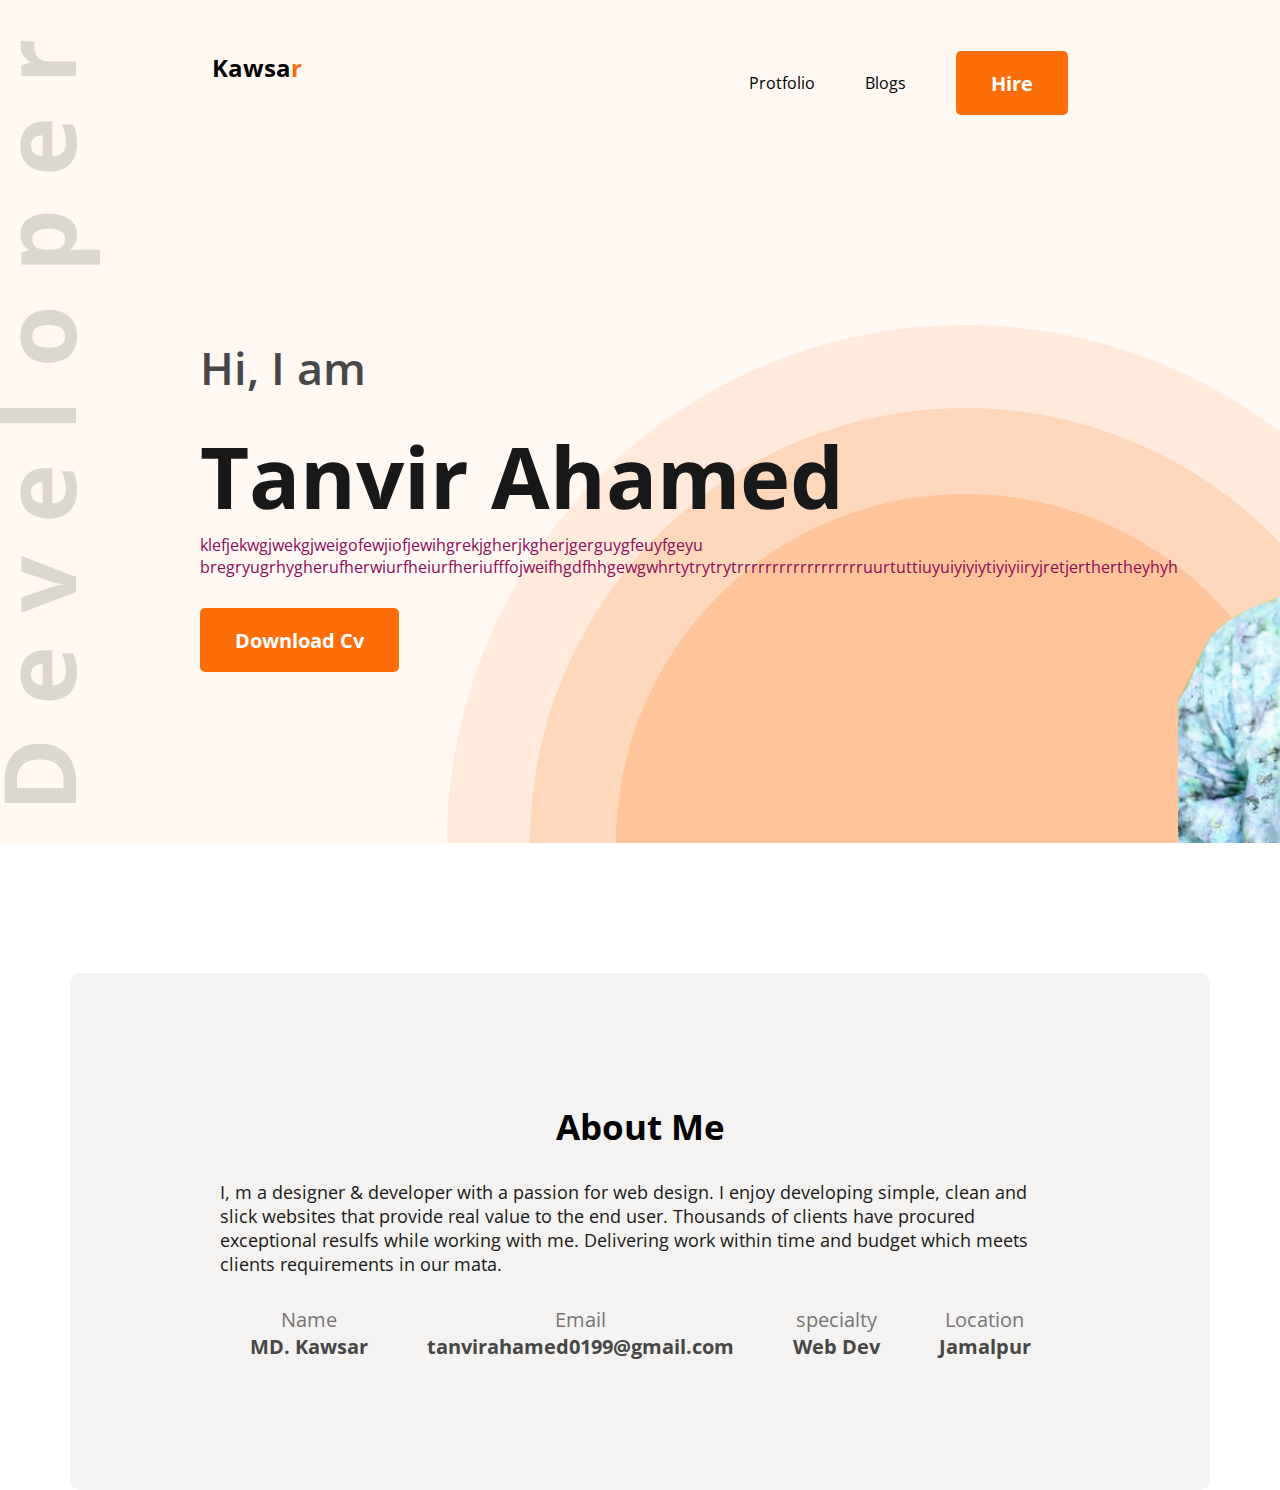
==== index.html @ ba06598c "my Work" ====
<!DOCTYPE html>
<html lang="en">
<head>
    <meta charset="UTF-8">
    <meta http-equiv="X-UA-Compatible" content="IE=edge">
    <meta name="viewport" content="width=device-width, initial-scale=1.0">
    <title>Tanvir Ahamed Kawsar</title>
    <link rel="stylesheet" href="styel/protfolio.css">
    <link rel="preconnect" href="https://fonts.googleapis.com"><link rel="preconnect" href="https://fonts.gstatic.com" crossorigin><link href="https://fonts.googleapis.com/css2?family=Open+Sans&display=swap" rel="stylesheet">
    <!-- <link rel="stylesheet" href="styel/protfolio.css"> -->
</head>
<body>
    <header class="header">
        <nav>
            <h2 class="nav-title">Kawsa<samp class="text-primery">r</samp></h2>
            <ul>
                <li>Protfolio</li>
                <li>Blogs</li>
                <li><button class="btn-primary">Hire </button></li>
            </ul>
        </nav>
        <!-- heder banner -->
        <div class="banner">
            <div>
                <h3 class="banner-sub-titel">Hi, I am</h3>
                <h1 class="banner-titel">Tanvir Ahamed</h1>
                <p class="banner-dis"> klefjekwgjwekgjweigofewjiofjewihgrekjgherjkgherjgerguygfeuyfgeyu bregryugrhygherufherwiurfheiurfheriufffojweifhgdfhhgewgwhrtytrytrytrrrrrrrrrrrrrrrrrruurtuttiuyuiyiyiytiyiyiiryjretjerthertheyhyh</p>
                <button class="btn-primary">Download Cv</button>
            </div>
             <img src="images/tanvir.png" alt="">
        </div>

    </header>
    <main>
        <section class="about">
            <h1 class="section-titel">About Me</h1>
            <p class="section-description">I, m a designer & developer with a passion for web design. I enjoy developing simple, clean and slick websites that provide real value to the end user. Thousands of clients have procured exceptional resulfs while working with me. Delivering work within time and budget which meets clients requirements in our mata.</p>
            <div class="about-info-container">
                <!-- div.about-info*4>p.info-titel+p.info-description
         -->
            <div class="about-info">
                <p class="info-titel">Name</p>
                <p class="info-description">MD. Kawsar</p>
            </div>
            <div class="about-info">
                <p class="info-titel">Email</p>
                <p class="info-description">tanvirahamed0199@gmail.com</p>
            </div>
            <div class="about-info">
                <p class="info-titel">specialty</p>
                <p class="info-description">Web Dev</p>
            </div>
            <div class="about-info">
                <p class="info-titel">Location</p>
                <p class="info-description">Jamalpur</p>
            </div>
            </div>

        </section>

    </main>
    <footer></footer>
    
</body>
</html>
---- styel/protfolio.css ----
* {
  margin: 0;
  font-family: "Open Sans", sans-serif;
}
.nav-titel {
  font-weight: 800;
  font-size: 45px;
}
.text-primery {
  color: #fd6e0a;
}
.header {
  background: #fff8f3;
  background-image: url(../images/header_bg.png), url(../images/developer.png);
  background-repeat: no-repeat;
  background-position: bottom right, left;
}
/* navigation style */
nav {
  display: flex;
  justify-content: space-between;
  padding: 51px 212px;
}
nav li {
  list-style: none;
  margin-left: 50px;
}
nav ul {
  display: flex;
  align-items: center;
}
.btn-primary {
  color: #ffffff;
  font-style: normal;
  font-weight: 700;
  font-size: 20px;
  padding: 18px 35px;
  height: 64px;
  border-radius: 5px;
  /* line-height: 27px; */
  background-color: #fd6e0a;
  border: 1px;

  /* White Color */
}
/* benner style */
.banner {
  display: flex;
  align-items: center;
  margin: 0 200px;
}
.banner-titel {
  font-weight: 700;
  font-size: 85px;
  color: #181818;
}
.banner-sub-titel {
  font-weight: 600;
  font-size: 45px;
  color: #474747;
  margin-bottom: 20px;
}
.banner-dis {
  font-size: 16px;
  color: #8e0957;
  margin-bottom: 30px;
}
main {
  max-width: 1140px;
  margin: 0 auto;
}
.about {
  margin-top: 130px;
  background: #f5f3f1;
  border-radius: 10px;
  padding: 130px 150px;
}
.section-titel {
  text-align: center;
  margin-bottom: 30px;
  font-weight: 700;
  font-size: 35px;
}
.section-description {
  color: #181818;
  font-size: 18px;
  margin-bottom: 30px;
  font-weight: 400;
  font-size: 18px;


}
.about-info-container{
    display: flex;
    justify-content: space-around;
}
.about .info-titel{
    font-size: 20px;
    color: #757575;
    text-align: center;


}
.info-description{
    font-size: 20px;
    font-weight: 700;
    color: #474747;
}
---- styel/protfolio.css ----
* {
  margin: 0;
  font-family: "Open Sans", sans-serif;
}
.nav-titel {
  font-weight: 800;
  font-size: 45px;
}
.text-primery {
  color: #fd6e0a;
}
.header {
  background: #fff8f3;
  background-image: url(../images/header_bg.png), url(../images/developer.png);
  background-repeat: no-repeat;
  background-position: bottom right, left;
}
/* navigation style */
nav {
  display: flex;
  justify-content: space-between;
  padding: 51px 212px;
}
nav li {
  list-style: none;
  margin-left: 50px;
}
nav ul {
  display: flex;
  align-items: center;
}
.btn-primary {
  color: #ffffff;
  font-style: normal;
  font-weight: 700;
  font-size: 20px;
  padding: 18px 35px;
  height: 64px;
  border-radius: 5px;
  /* line-height: 27px; */
  background-color: #fd6e0a;
  border: 1px;

  /* White Color */
}
/* benner style */
.banner {
  display: flex;
  align-items: center;
  margin: 0 200px;
}
.banner-titel {
  font-weight: 700;
  font-size: 85px;
  color: #181818;
}
.banner-sub-titel {
  font-weight: 600;
  font-size: 45px;
  color: #474747;
  margin-bottom: 20px;
}
.banner-dis {
  font-size: 16px;
  color: #8e0957;
  margin-bottom: 30px;
}
main {
  max-width: 1140px;
  margin: 0 auto;
}
.about {
  margin-top: 130px;
  background: #f5f3f1;
  border-radius: 10px;
  padding: 130px 150px;
}
.section-titel {
  text-align: center;
  margin-bottom: 30px;
  font-weight: 700;
  font-size: 35px;
}
.section-description {
  color: #181818;
  font-size: 18px;
  margin-bottom: 30px;
  font-weight: 400;
  font-size: 18px;


}
.about-info-container{
    display: flex;
    justify-content: space-around;
}
.about .info-titel{
    font-size: 20px;
    color: #757575;
    text-align: center;


}
.info-description{
    font-size: 20px;
    font-weight: 700;
    color: #474747;
}
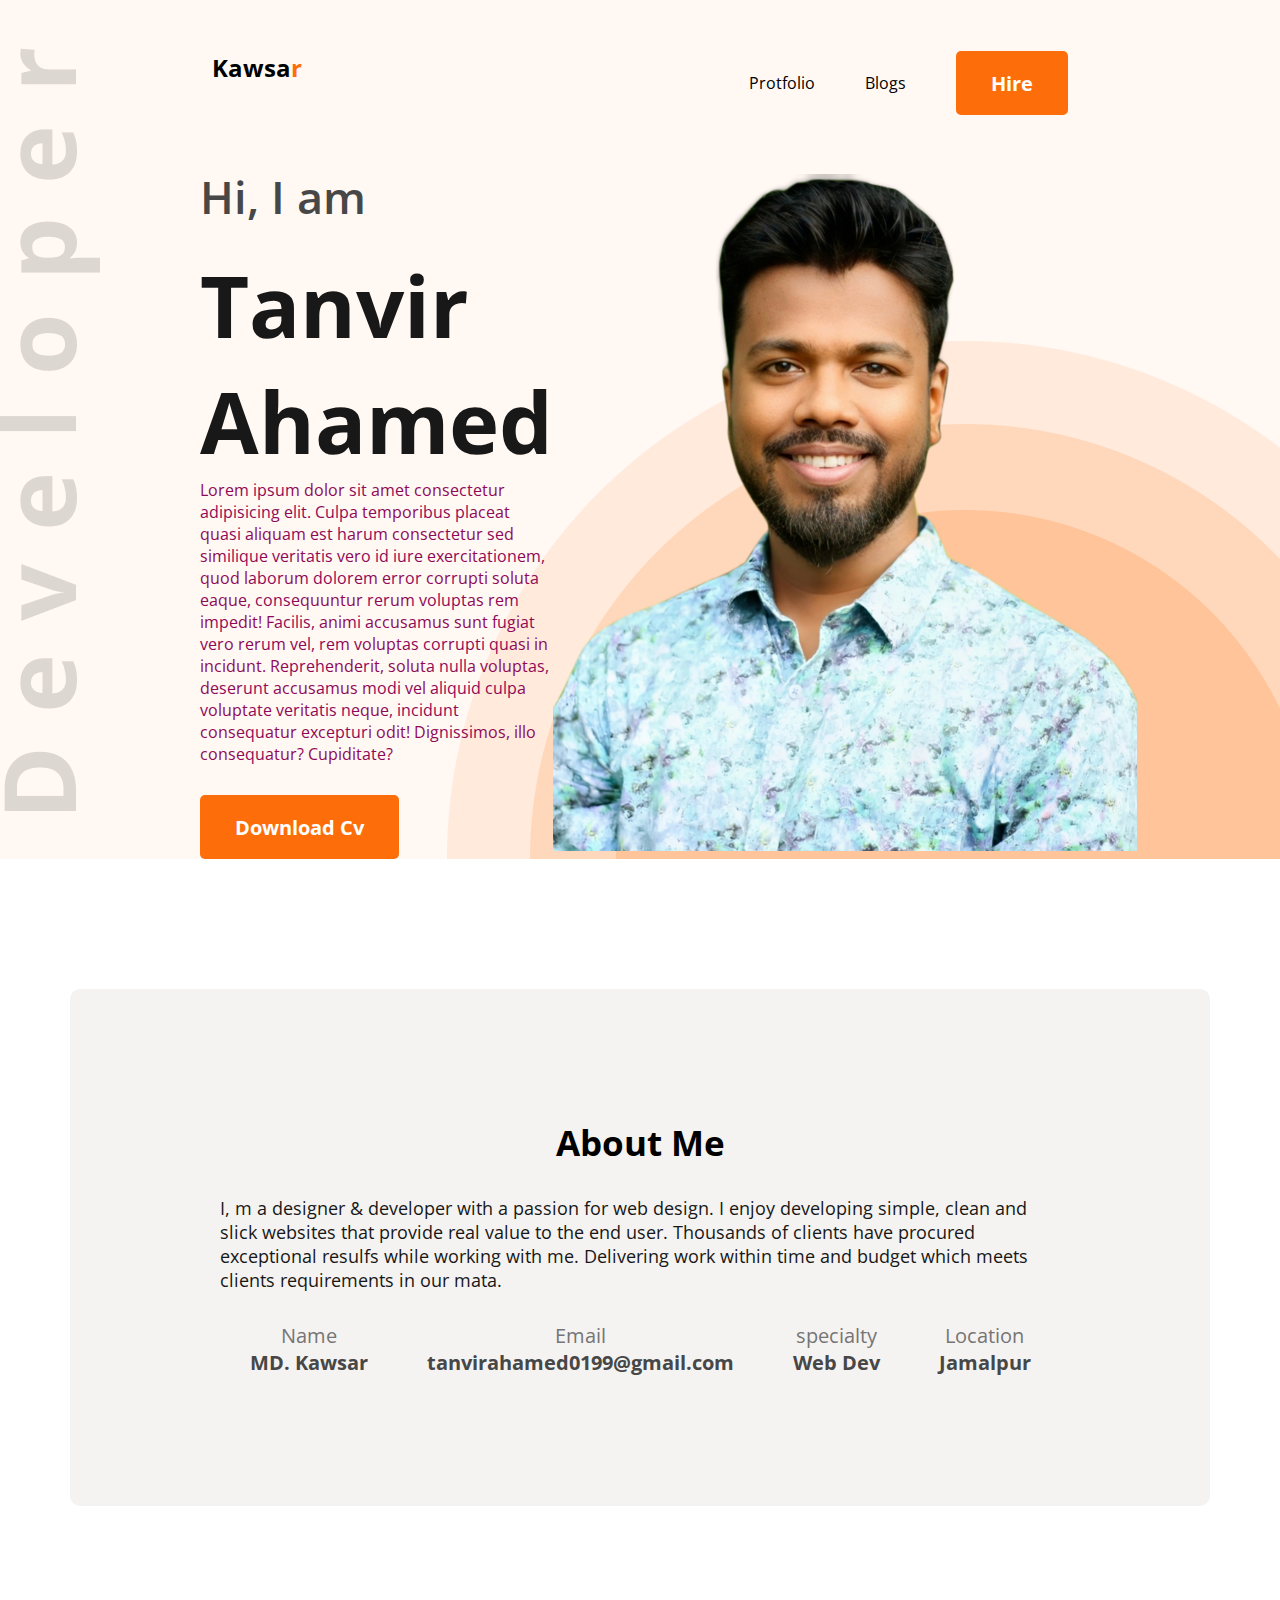
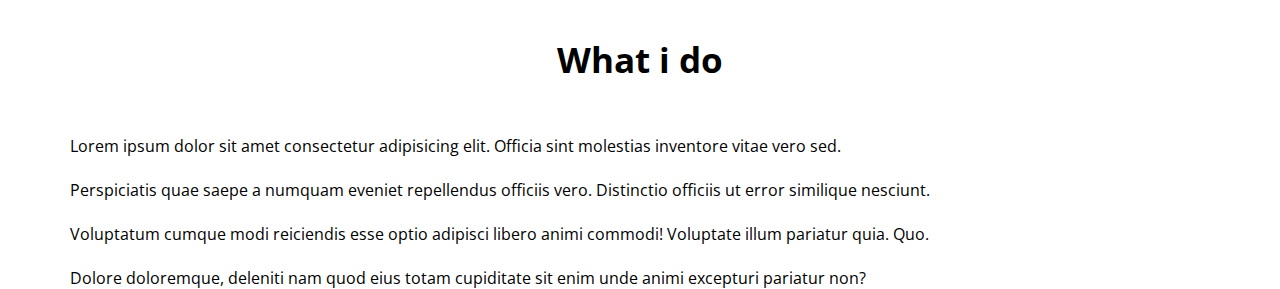
==== commit 0cd716d5: "my work 2" ====
--- a/index.html
+++ b/index.html
@@ -24,7 +24,7 @@
             <div>
                 <h3 class="banner-sub-titel">Hi, I am</h3>
                 <h1 class="banner-titel">Tanvir Ahamed</h1>
-                <p class="banner-dis"> klefjekwgjwekgjweigofewjiofjewihgrekjgherjkgherjgerguygfeuyfgeyu bregryugrhygherufherwiurfheiurfheriufffojweifhgdfhhgewgwhrtytrytrytrrrrrrrrrrrrrrrrrruurtuttiuyuiyiyiytiyiyiiryjretjerthertheyhyh</p>
+                <p class="banner-dis"> Lorem ipsum dolor sit amet consectetur adipisicing elit. Culpa temporibus placeat quasi aliquam est harum consectetur sed similique veritatis vero id iure exercitationem, quod laborum dolorem error corrupti soluta eaque, consequuntur rerum voluptas rem impedit! Facilis, animi accusamus sunt fugiat vero rerum vel, rem voluptas corrupti quasi in incidunt. Reprehenderit, soluta nulla voluptas, deserunt accusamus modi vel aliquid culpa voluptate veritatis neque, incidunt consequatur excepturi odit! Dignissimos, illo consequatur? Cupiditate?</p>
                 <button class="btn-primary">Download Cv</button>
             </div>
              <img src="images/tanvir.png" alt="">
@@ -57,6 +57,34 @@
             </div>
 
         </section>
+        <!-- what i do  -->
+        <section class="what-i-do">
+            <h3 class="section-titel">What i do</h3>
+            <!-- .skills-container>.skils*4>img+p.skills-titel+p.skills-description>lorem15 -->
+            <div class="skills-container">
+                <div class="skils">
+                    <img src="" alt="">
+                    <p class="skills-titel"></p>
+                    <p class="skills-description">Lorem ipsum dolor sit amet consectetur adipisicing elit. Officia sint molestias inventore vitae vero sed.</p>
+                </div>
+                <div class="skils">
+                    <img src="" alt="">
+                    <p class="skills-titel"></p>
+                    <p class="skills-description">Perspiciatis quae saepe a numquam eveniet repellendus officiis vero. Distinctio officiis ut error similique nesciunt.</p>
+                </div>
+                <div class="skils">
+                    <img src="" alt="">
+                    <p class="skills-titel"></p>
+                    <p class="skills-description">Voluptatum cumque modi reiciendis esse optio adipisci libero animi commodi! Voluptate illum pariatur quia. Quo.</p>
+                </div>
+                <div class="skils">
+                    <img src="" alt="">
+                    <p class="skills-titel"></p>
+                    <p class="skills-description">Dolore doloremque, deleniti nam quod eius totam cupiditate sit enim unde animi excepturi pariatur non?</p>
+                </div>
+            </div>
+
+        </section>
 
     </main>
     <footer></footer>
--- a/styel/protfolio.css
+++ b/styel/protfolio.css
@@ -106,3 +106,7 @@
     font-weight: 700;
     color: #474747;
 }
+/* what i do style */
+.what-i-do{
+    margin-top: 130px;
+}--- a/styel/protfolio.css
+++ b/styel/protfolio.css
@@ -106,3 +106,7 @@
     font-weight: 700;
     color: #474747;
 }
+/* what i do style */
+.what-i-do{
+    margin-top: 130px;
+}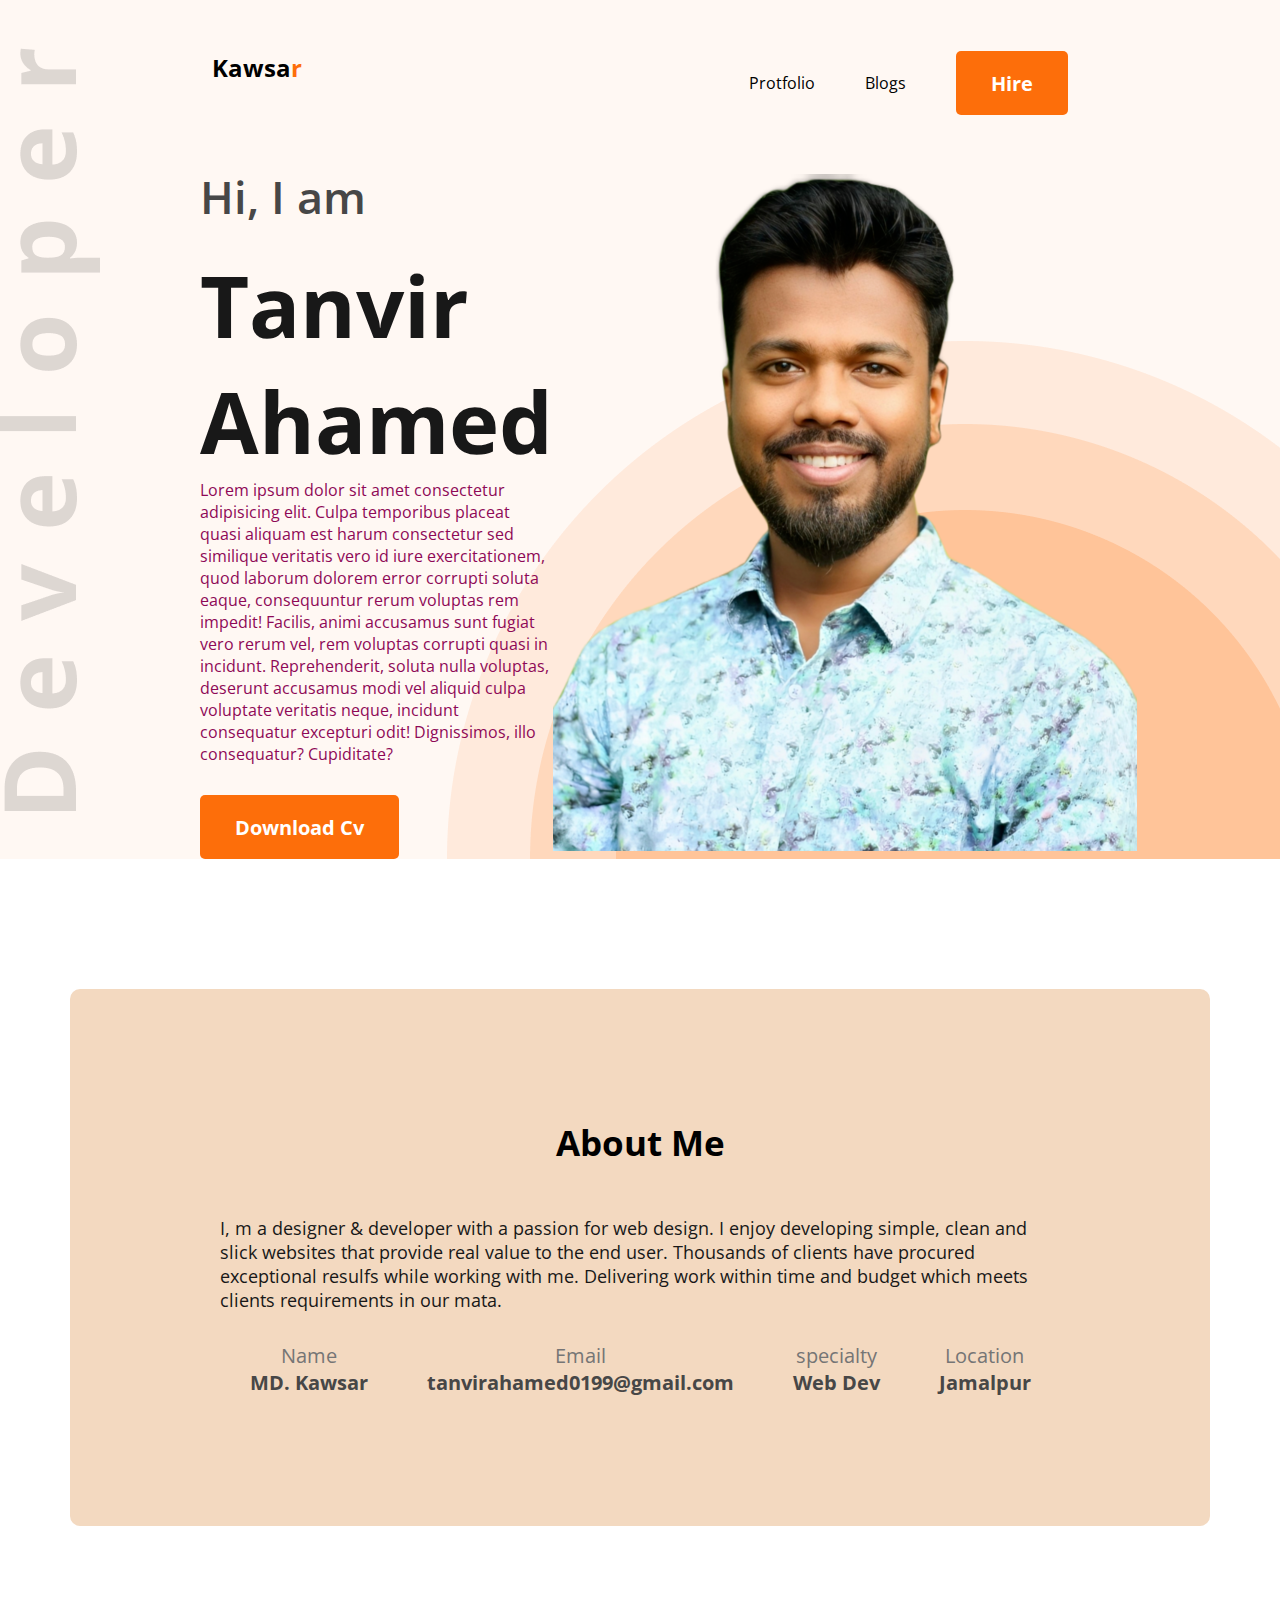
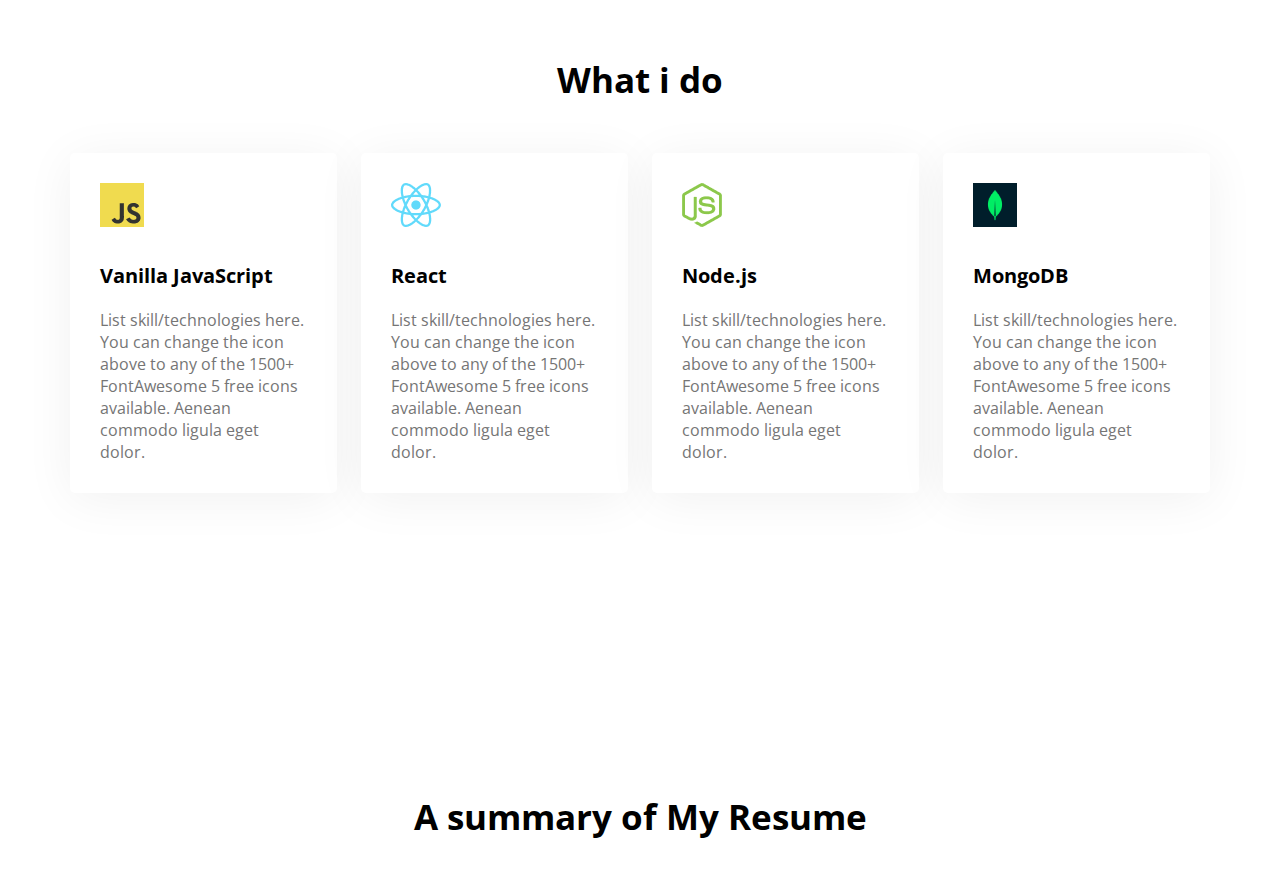
==== commit 2f3a39b5: "my work3" ====
--- a/index.html
+++ b/index.html
@@ -63,26 +63,32 @@
             <!-- .skills-container>.skils*4>img+p.skills-titel+p.skills-description>lorem15 -->
             <div class="skills-container">
                 <div class="skils">
-                    <img src="" alt="">
-                    <p class="skills-titel"></p>
-                    <p class="skills-description">Lorem ipsum dolor sit amet consectetur adipisicing elit. Officia sint molestias inventore vitae vero sed.</p>
+                    <img src="images/icons/js.png" alt="">
+                    <p class="skills-titel">Vanilla JavaScript</p>
+                    <p class="skills-description">List skill/technologies here. You can change the icon above to any of the 1500+ FontAwesome 5 free icons available. Aenean commodo ligula eget dolor.</p>
                 </div>
                 <div class="skils">
-                    <img src="" alt="">
-                    <p class="skills-titel"></p>
-                    <p class="skills-description">Perspiciatis quae saepe a numquam eveniet repellendus officiis vero. Distinctio officiis ut error similique nesciunt.</p>
+                    <img src="images/icons/react.png" alt="">
+                    <p class="skills-titel">React</p>
+                    <p class="skills-description">List skill/technologies here. You can change the icon above to any of the 1500+ FontAwesome 5 free icons available. Aenean commodo ligula eget dolor.</p>
                 </div>
                 <div class="skils">
-                    <img src="" alt="">
-                    <p class="skills-titel"></p>
-                    <p class="skills-description">Voluptatum cumque modi reiciendis esse optio adipisci libero animi commodi! Voluptate illum pariatur quia. Quo.</p>
+                    <img src="images/icons/nodejs.png" alt="">
+                    <p class="skills-titel">Node.js</p>
+                    <p class="skills-description">List skill/technologies here. You can change the icon above to any of the 1500+ FontAwesome 5 free icons available. Aenean commodo ligula eget dolor.</p>
                 </div>
                 <div class="skils">
-                    <img src="" alt="">
-                    <p class="skills-titel"></p>
-                    <p class="skills-description">Dolore doloremque, deleniti nam quod eius totam cupiditate sit enim unde animi excepturi pariatur non?</p>
+                    <img src="images/icons/mongo.png" alt="">
+                    <p class="skills-titel">MongoDB</p>
+                    <p class="skills-description">List skill/technologies here. You can change the icon above to any of the 1500+ FontAwesome 5 free icons available. Aenean commodo ligula eget dolor.</p>
                 </div>
             </div>
+
+        </section>
+        <!-- resumi section -->
+        <section class="resume">
+            <h3 class="section-titel">A summary of My Resume</h3>
+            <div class="resume-contener"></div>
 
         </section>
 
--- a/styel/protfolio.css
+++ b/styel/protfolio.css
@@ -71,42 +71,65 @@
 }
 .about {
   margin-top: 130px;
-  background: #f5f3f1;
+  background: #f3d9c0;
   border-radius: 10px;
   padding: 130px 150px;
 }
 .section-titel {
   text-align: center;
-  margin-bottom: 30px;
+  margin-bottom: 50px;
   font-weight: 700;
   font-size: 35px;
 }
 .section-description {
   color: #181818;
   font-size: 18px;
+  margin-top: auto;
   margin-bottom: 30px;
   font-weight: 400;
   font-size: 18px;
+}
+.about-info-container {
+  display: flex;
+  justify-content: space-around;
+}
+.about .info-titel {
+  font-size: 20px;
+  color: #757575;
+  text-align: center;
+}
+.info-description {
+  font-size: 20px;
+  font-weight: 700;
+  color: #474747;
+}
+/* what i do style */
+.what-i-do {
+    margin-top: 130px;
+  margin-bottom: 300px;
 
+  
+ 
+}
+.skills-container {
+  display: flex;
+  gap: 24px;
 
 }
-.about-info-container{
-    display: flex;
-    justify-content: space-around;
+.skils {
+  background: #ffffff;
+  box-shadow: 0px 6px 50px rgba(0, 0, 0, 0.06);
+  border-radius: 5px;
+  padding: 30px;
 }
-.about .info-titel{
-    font-size: 20px;
-    color: #757575;
-    text-align: center;
-
-
+.skills-titel {
+  font-weight: 700;
+  font-size: 20px;
+  margin-top: 30px;
+  margin-bottom: 20px;
+  
 }
-.info-description{
-    font-size: 20px;
-    font-weight: 700;
-    color: #474747;
+.skills-description {
+  color: #757575;
 }
-/* what i do style */
-.what-i-do{
-    margin-top: 130px;
-}+/* resume style */
--- a/styel/protfolio.css
+++ b/styel/protfolio.css
@@ -71,42 +71,65 @@
 }
 .about {
   margin-top: 130px;
-  background: #f5f3f1;
+  background: #f3d9c0;
   border-radius: 10px;
   padding: 130px 150px;
 }
 .section-titel {
   text-align: center;
-  margin-bottom: 30px;
+  margin-bottom: 50px;
   font-weight: 700;
   font-size: 35px;
 }
 .section-description {
   color: #181818;
   font-size: 18px;
+  margin-top: auto;
   margin-bottom: 30px;
   font-weight: 400;
   font-size: 18px;
+}
+.about-info-container {
+  display: flex;
+  justify-content: space-around;
+}
+.about .info-titel {
+  font-size: 20px;
+  color: #757575;
+  text-align: center;
+}
+.info-description {
+  font-size: 20px;
+  font-weight: 700;
+  color: #474747;
+}
+/* what i do style */
+.what-i-do {
+    margin-top: 130px;
+  margin-bottom: 300px;
 
+  
+ 
+}
+.skills-container {
+  display: flex;
+  gap: 24px;
 
 }
-.about-info-container{
-    display: flex;
-    justify-content: space-around;
+.skils {
+  background: #ffffff;
+  box-shadow: 0px 6px 50px rgba(0, 0, 0, 0.06);
+  border-radius: 5px;
+  padding: 30px;
 }
-.about .info-titel{
-    font-size: 20px;
-    color: #757575;
-    text-align: center;
-
-
+.skills-titel {
+  font-weight: 700;
+  font-size: 20px;
+  margin-top: 30px;
+  margin-bottom: 20px;
+  
 }
-.info-description{
-    font-size: 20px;
-    font-weight: 700;
-    color: #474747;
+.skills-description {
+  color: #757575;
 }
-/* what i do style */
-.what-i-do{
-    margin-top: 130px;
-}+/* resume style */
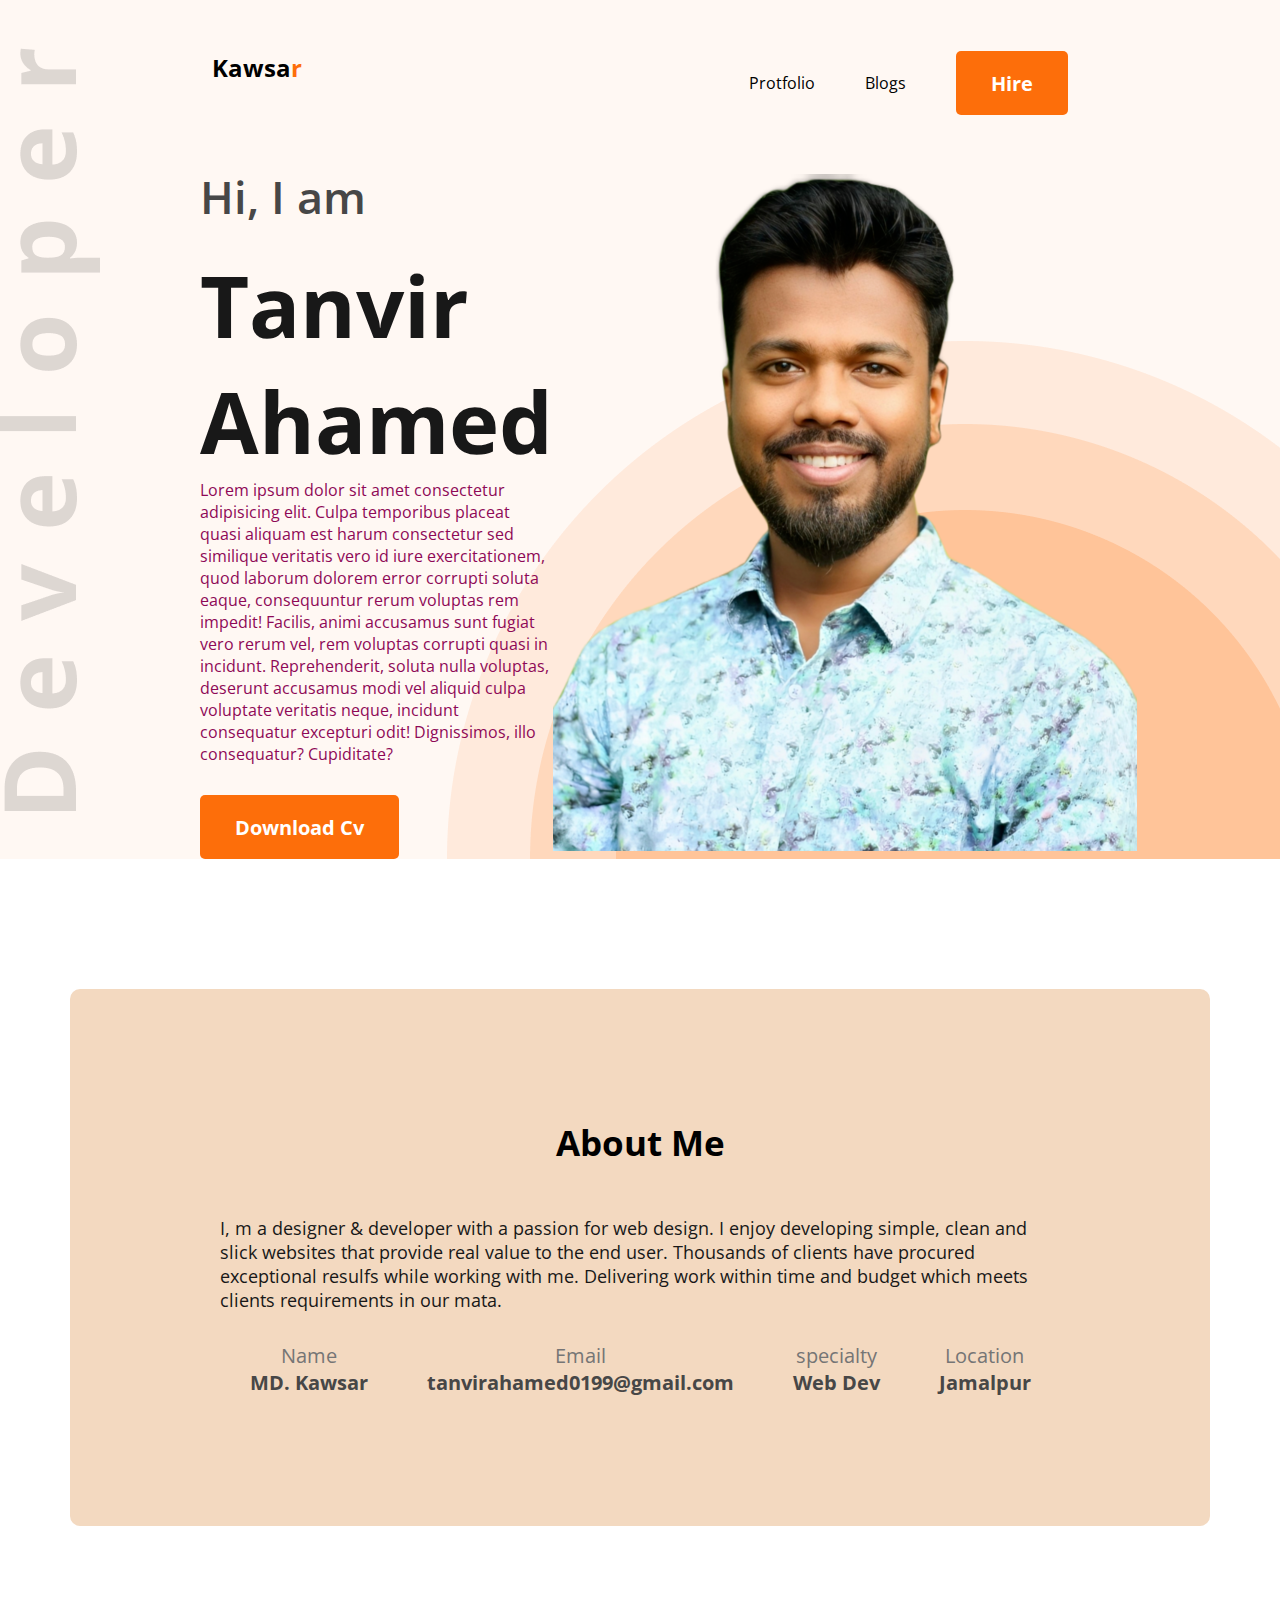
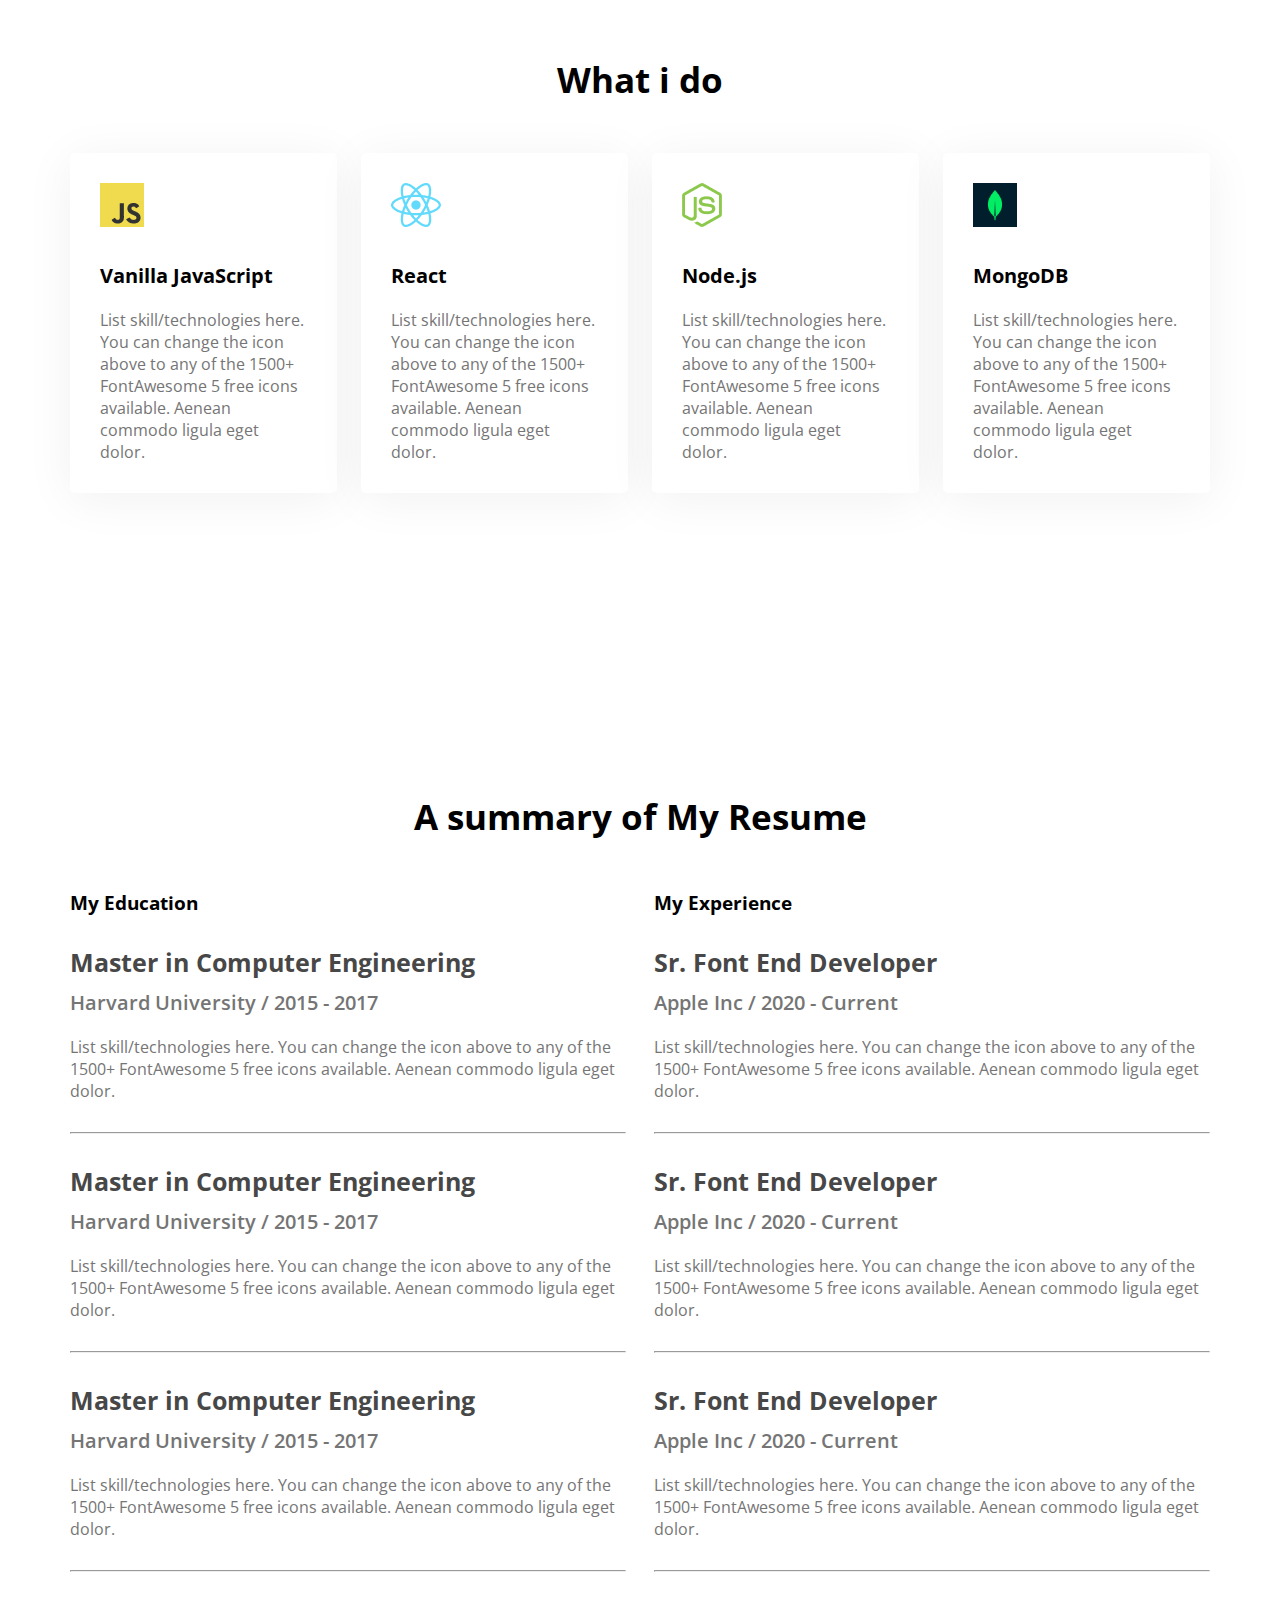
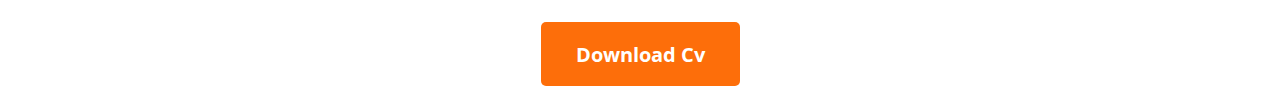
==== commit 49121112: "my work 4" ====
--- a/index.html
+++ b/index.html
@@ -88,7 +88,61 @@
         <!-- resumi section -->
         <section class="resume">
             <h3 class="section-titel">A summary of My Resume</h3>
-            <div class="resume-contener"></div>
+            <div class="resume-contener">
+               <div>
+                <h3 class="resume-titel">My Education</h3>
+                <div class="resume-item">
+                    <h4 class="titel">Master in Computer Engineering</h4>
+                    <h5 class="sub-titel">Harvard University / 2015 - 2017</h5>
+                    <p class="description">List skill/technologies here. You can change the icon above 
+                        to any of the 1500+ FontAwesome 5 free icons available. Aenean commodo ligula eget dolor.</p>
+                </div>
+                <hr>
+                <div class="resume-item">
+                    <h4 class="titel">Master in Computer Engineering</h4>
+                    <h5 class="sub-titel">Harvard University / 2015 - 2017</h5>
+                    <p class="description">List skill/technologies here. You can change the icon above 
+                        to any of the 1500+ FontAwesome 5 free icons available. Aenean commodo ligula eget dolor.</p>
+                </div>
+                <hr>
+                <div class="resume-item">
+                    <h4 class="titel">Master in Computer Engineering</h4>
+                    <h5 class="sub-titel">Harvard University / 2015 - 2017</h5>
+                    <p class="description">List skill/technologies here. You can change the icon above 
+                        to any of the 1500+ FontAwesome 5 free icons available. Aenean commodo ligula eget dolor.</p>
+                </div>
+                <hr>
+               </div>
+               <div>
+                <h3 class="resume-titel">My Experience</h3>
+                <div class="resume-item">
+                    <h4 class="titel">Sr. Font End Developer</h4>
+                    <h5 class="sub-titel">Apple Inc / 2020 - Current</h5>
+                    <p class="description">List skill/technologies here. You can change the icon above 
+                        to any of the 1500+ FontAwesome 5 free icons available. Aenean commodo ligula eget dolor.</p>
+                </div>
+                <hr>
+                <div class="resume-item">
+                    <h4 class="titel">Sr. Font End Developer</h4>
+                    <h5 class="sub-titel">Apple Inc / 2020 - Current</h5>
+                    <p class="description">List skill/technologies here. You can change the icon above 
+                        to any of the 1500+ FontAwesome 5 free icons available. Aenean commodo ligula eget dolor.</p>
+                </div>
+                <hr>
+                <div class="resume-item">
+                    <h4 class="titel">Sr. Font End Developer</h4>
+                    <h5 class="sub-titel">Apple Inc / 2020 - Current</h5>
+                    <p class="description">List skill/technologies here. You can change the icon above 
+                        to any of the 1500+ FontAwesome 5 free icons available. Aenean commodo ligula eget dolor.</p>
+                </div>
+                <hr>
+               </div>
+               
+            </div>
+            <div class="resume-button">
+                <button class="btn-primary">Download Cv</button>
+               </div>
+
 
         </section>
 
--- a/styel/protfolio.css
+++ b/styel/protfolio.css
@@ -30,6 +30,7 @@
   align-items: center;
 }
 .btn-primary {
+  
   color: #ffffff;
   font-style: normal;
   font-weight: 700;
@@ -105,16 +106,12 @@
 }
 /* what i do style */
 .what-i-do {
-    margin-top: 130px;
+  margin-top: 130px;
   margin-bottom: 300px;
-
-  
- 
 }
 .skills-container {
   display: flex;
   gap: 24px;
-
 }
 .skils {
   background: #ffffff;
@@ -127,9 +124,36 @@
   font-size: 20px;
   margin-top: 30px;
   margin-bottom: 20px;
-  
 }
 .skills-description {
   color: #757575;
 }
 /* resume style */
+.resume-contener {
+  display: flex;
+  gap: 28px;
+}
+.resume .titel {
+  font-weight: 700;
+  font-size: 25px;
+  color: #474747;
+  margin-bottom: 10px;
+}
+
+.resume .sub-titel {
+  font-weight: 600;
+  font-size: 20px;
+  color: #757575;
+  margin-bottom: 20px;
+}
+.resume .description {
+  color: #757575;
+}
+.resume-item{
+  margin-top: 30px;
+  margin-bottom: 30px;
+}
+.resume-button{
+  margin-top: 50px;
+  text-align: center;
+}
--- a/styel/protfolio.css
+++ b/styel/protfolio.css
@@ -30,6 +30,7 @@
   align-items: center;
 }
 .btn-primary {
+  
   color: #ffffff;
   font-style: normal;
   font-weight: 700;
@@ -105,16 +106,12 @@
 }
 /* what i do style */
 .what-i-do {
-    margin-top: 130px;
+  margin-top: 130px;
   margin-bottom: 300px;
-
-  
- 
 }
 .skills-container {
   display: flex;
   gap: 24px;
-
 }
 .skils {
   background: #ffffff;
@@ -127,9 +124,36 @@
   font-size: 20px;
   margin-top: 30px;
   margin-bottom: 20px;
-  
 }
 .skills-description {
   color: #757575;
 }
 /* resume style */
+.resume-contener {
+  display: flex;
+  gap: 28px;
+}
+.resume .titel {
+  font-weight: 700;
+  font-size: 25px;
+  color: #474747;
+  margin-bottom: 10px;
+}
+
+.resume .sub-titel {
+  font-weight: 600;
+  font-size: 20px;
+  color: #757575;
+  margin-bottom: 20px;
+}
+.resume .description {
+  color: #757575;
+}
+.resume-item{
+  margin-top: 30px;
+  margin-bottom: 30px;
+}
+.resume-button{
+  margin-top: 50px;
+  text-align: center;
+}
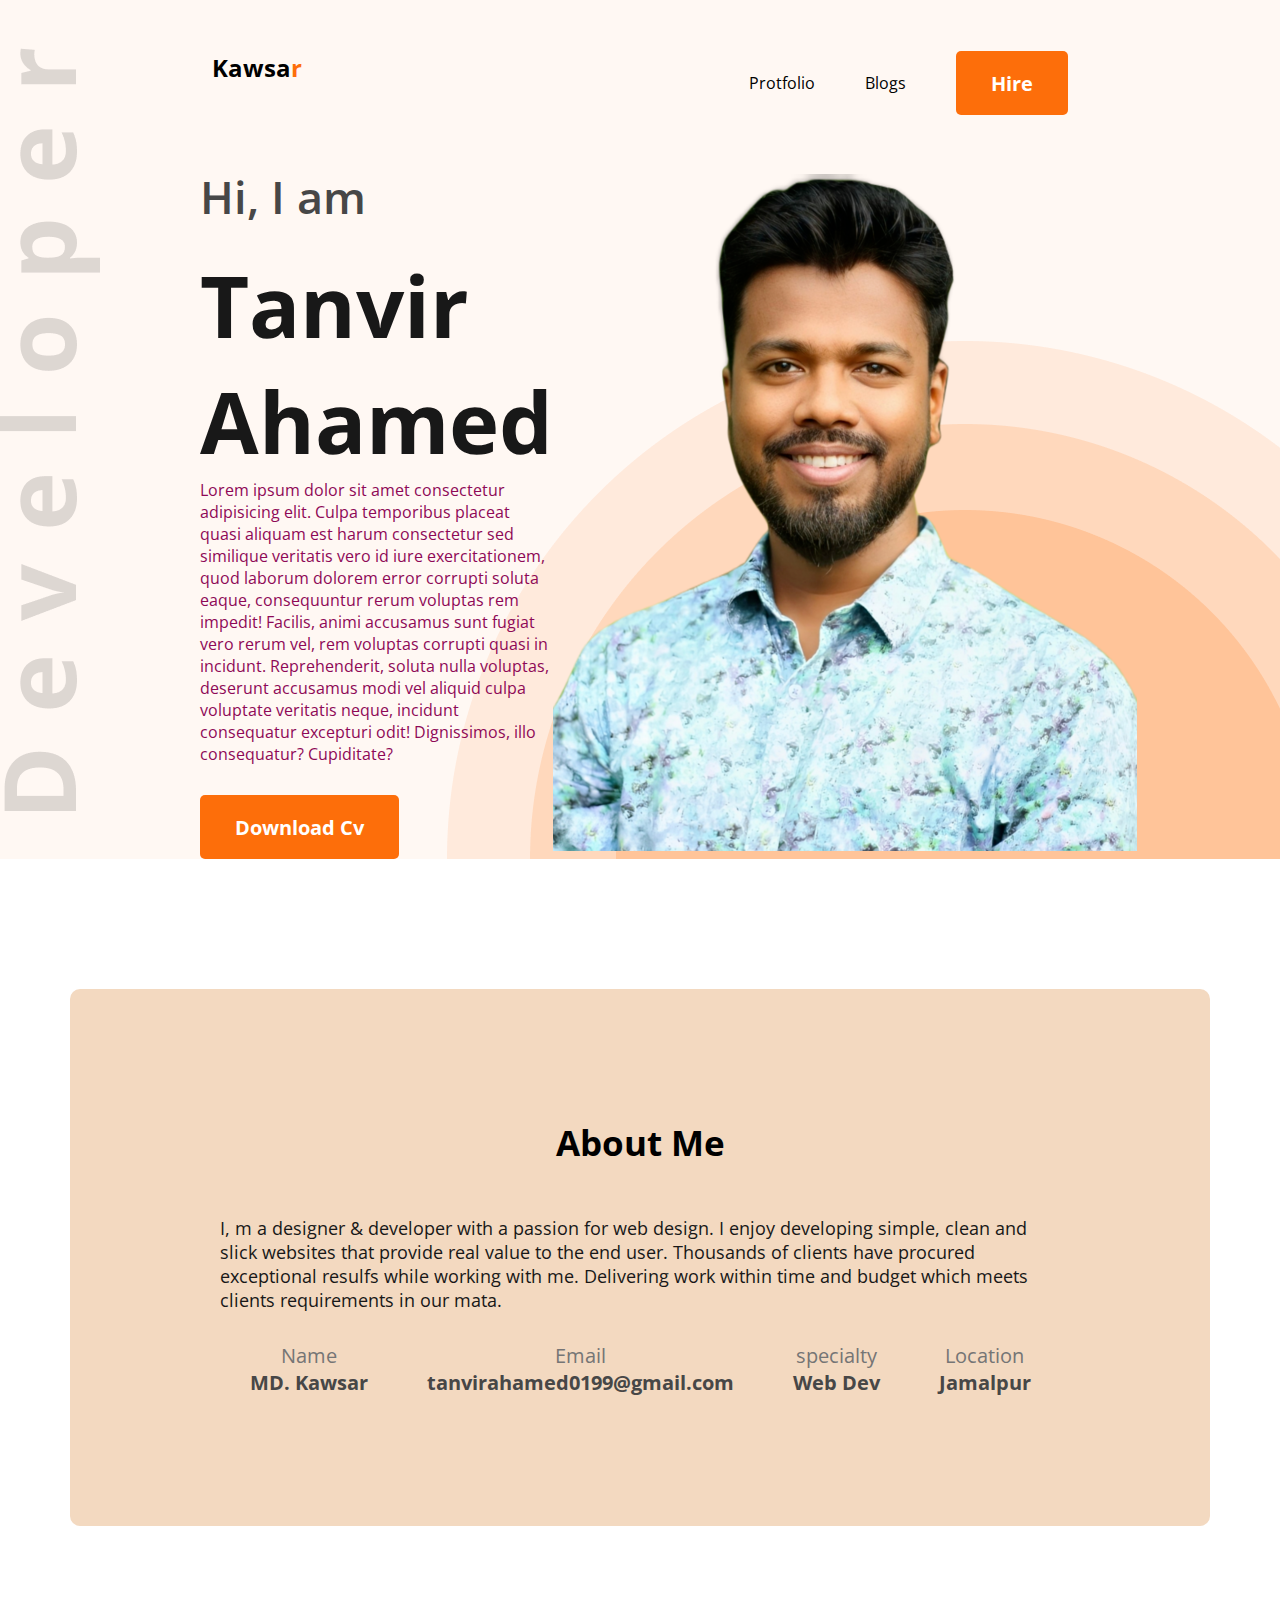
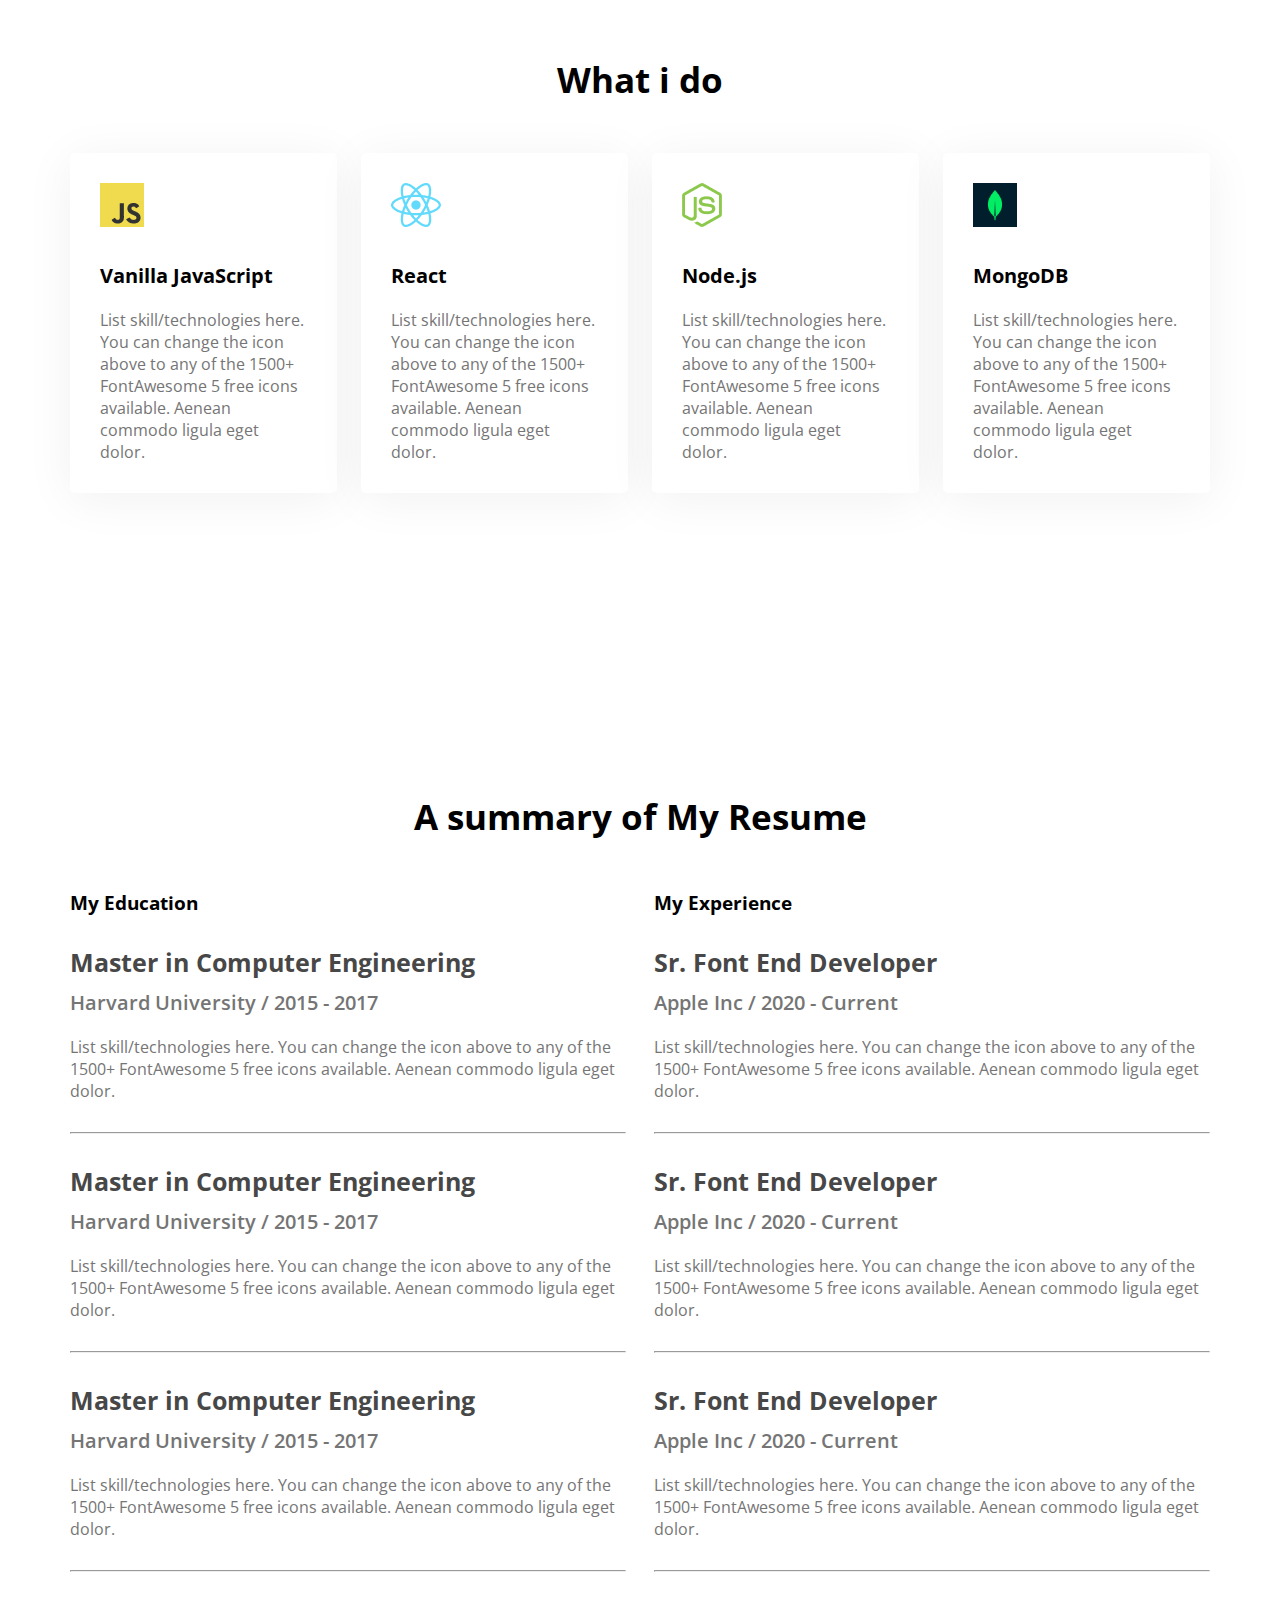
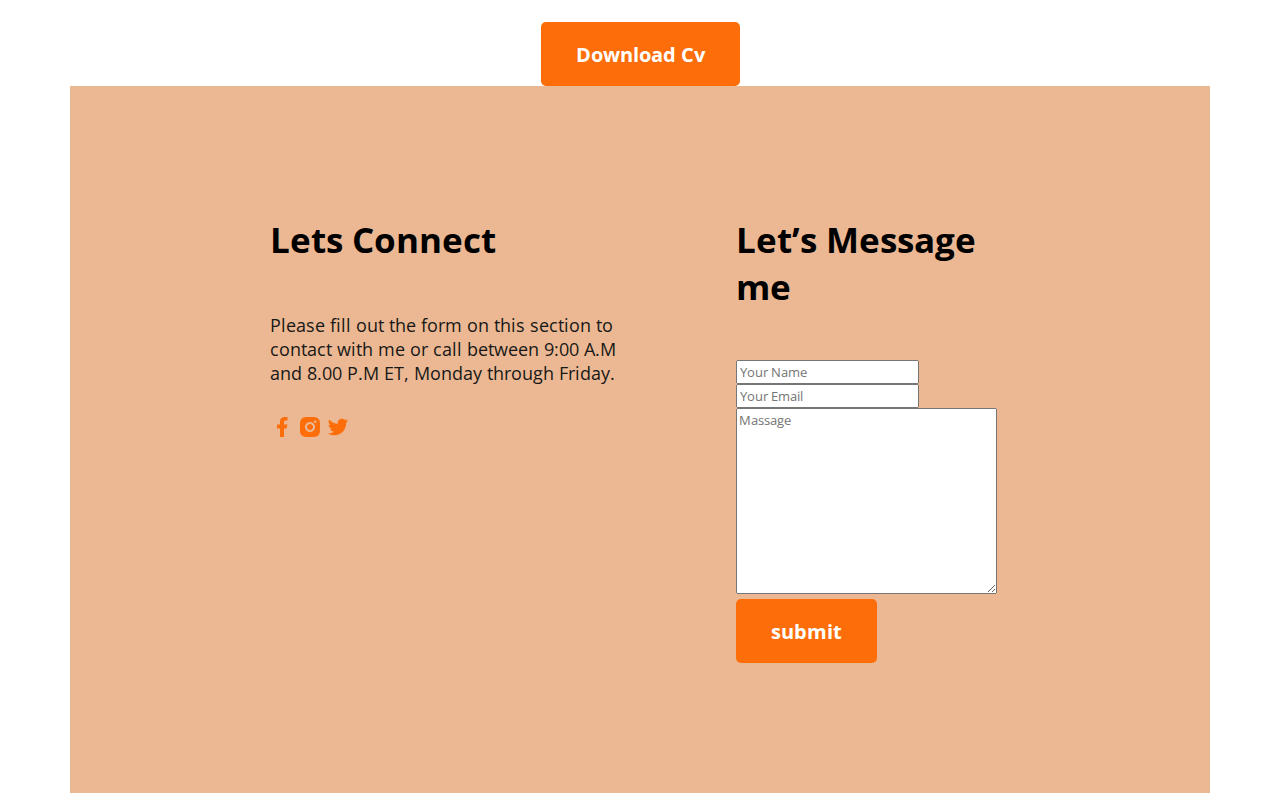
==== commit 8cbd99dd: "my work5" ====
--- a/index.html
+++ b/index.html
@@ -145,6 +145,32 @@
 
 
         </section>
+        <!-- contact section -->
+        <section class="contact">
+            <div>
+          <h3 class="section-titel">Lets Connect</h3>
+           <p class="section-description">Please fill out the form on this section to contact with me or call between 9:00 A.M and 8.00 P.M ET, Monday through Friday.</p>
+           <a href="https://github.com/ProgrammingHero1/portfolio-resources">
+            <img src="images/icons/facebook.png" alt="">
+           </a>
+           <a href="http://">
+            <img src="images/icons/insta.png" alt="">
+           </a>
+           <a href="http://">
+            <img src="images/icons/twitter.png" alt="">
+           </a>
+            </div>
+            <div>
+            <h3 class="section-titel">Let’s Message me</h3>
+            <form action="">
+               <input type="text" name="" id="" placeholder="Your Name">
+               <input type="email" name="" id="" placeholder="Your Email">
+               <textarea name="" id="" cols="30" rows="10" placeholder="Massage"></textarea>
+               <input class="btn-primary" type="submit" value="submit">
+            </form>
+            </div>
+           
+        </section>
 
     </main>
     <footer></footer>
--- a/styel/protfolio.css
+++ b/styel/protfolio.css
@@ -157,3 +157,26 @@
   margin-top: 50px;
   text-align: center;
 }
+/* contact style */
+.contact{
+  display: flex;
+  gap: 100px;
+  background: #ecb893;
+  padding: 130px 200px;
+
+}
+.contact .section-titel {
+  text-align: left;
+  
+
+}
+.contact input textarea{
+  margin-bottom: 24px;
+  border: 0 ;
+  width: 100%;
+  padding: 18px 30px;
+
+}
+.contact a{
+  text-decoration: none;
+}
--- a/styel/protfolio.css
+++ b/styel/protfolio.css
@@ -157,3 +157,26 @@
   margin-top: 50px;
   text-align: center;
 }
+/* contact style */
+.contact{
+  display: flex;
+  gap: 100px;
+  background: #ecb893;
+  padding: 130px 200px;
+
+}
+.contact .section-titel {
+  text-align: left;
+  
+
+}
+.contact input textarea{
+  margin-bottom: 24px;
+  border: 0 ;
+  width: 100%;
+  padding: 18px 30px;
+
+}
+.contact a{
+  text-decoration: none;
+}
